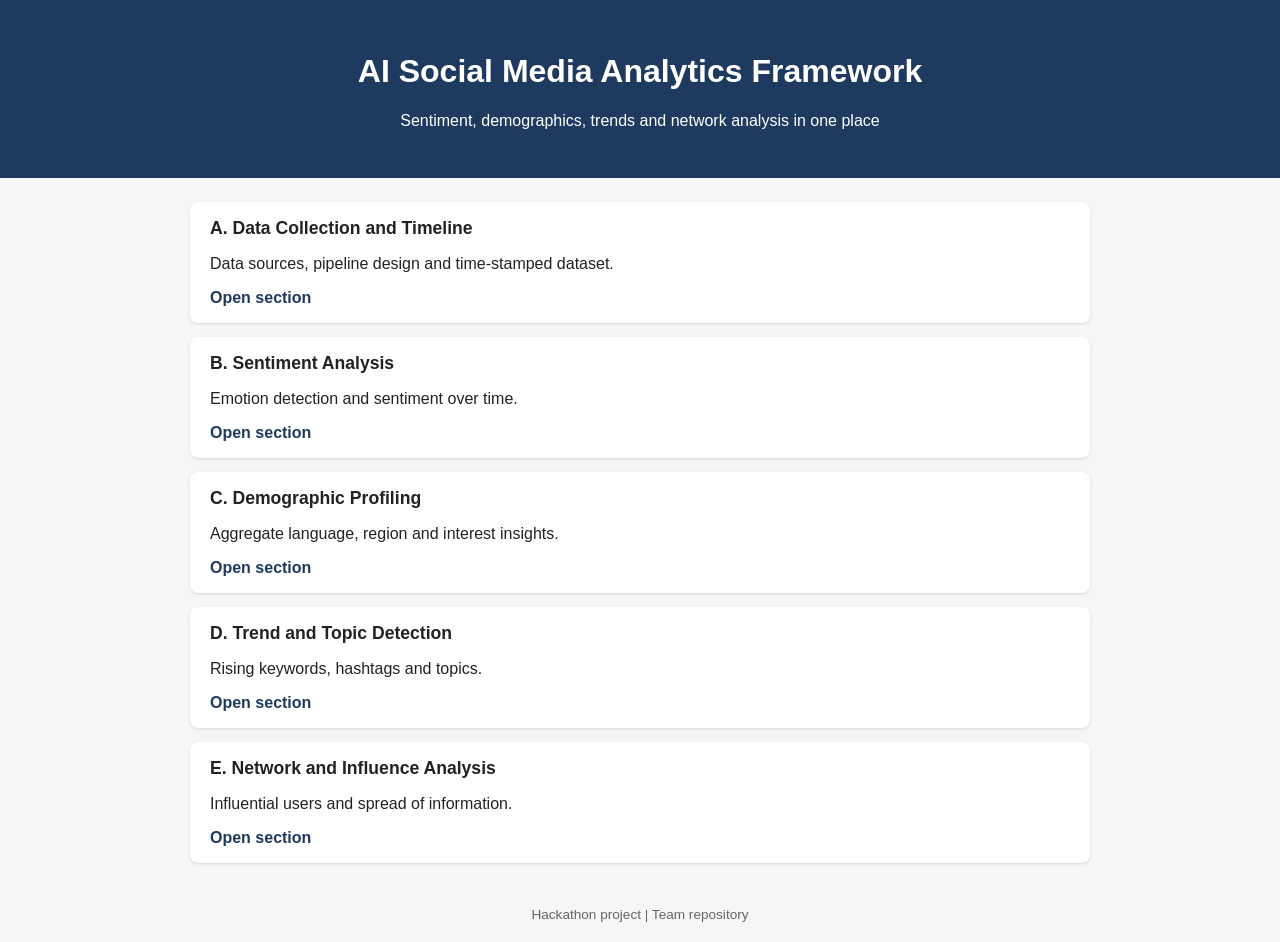
==== index.html @ fcbc8da7 "Initial Skeleton" ====
<!DOCTYPE html>
<html lang="en">
<head>
  <meta charset="UTF-8">
  <meta name="viewport" content="width=device-width, initial-scale=1">
  <title>AI Social Media Analytics Framework</title>
  <style>
    body { font-family: Arial, sans-serif; margin: 0; background: #f4f6f8; color: #222; }
    header { background: #1f3a5f; color: #fff; padding: 32px 20px; text-align: center; }
    main { max-width: 900px; margin: 24px auto; padding: 0 16px; }
    .card { background: #fff; border-radius: 8px; padding: 16px 20px; margin-bottom: 14px; box-shadow: 0 1px 3px rgba(0,0,0,.12); }
    .card h2 { margin: 0 0 6px; font-size: 1.1rem; }
    .card a { color: #1f3a5f; font-weight: bold; text-decoration: none; }
    footer { text-align: center; padding: 20px; font-size: .85rem; color: #666; }
  </style>
</head>
<body>
  <header>
    <h1>AI Social Media Analytics Framework</h1>
    <p>Sentiment, demographics, trends and network analysis in one place</p>
  </header>
  <main>
    <div class="card"><h2>A. Data Collection and Timeline</h2>
      <p>Data sources, pipeline design and time-stamped dataset.</p>
      <a href="sections/a-data-collection/index.html">Open section</a></div>
    <div class="card"><h2>B. Sentiment Analysis</h2>
      <p>Emotion detection and sentiment over time.</p>
      <a href="sections/b-sentiment/index.html">Open section</a></div>
    <div class="card"><h2>C. Demographic Profiling</h2>
      <p>Aggregate language, region and interest insights.</p>
      <a href="sections/c-demographics/index.html">Open section</a></div>
    <div class="card"><h2>D. Trend and Topic Detection</h2>
      <p>Rising keywords, hashtags and topics.</p>
      <a href="sections/d-trends/index.html">Open section</a></div>
    <div class="card"><h2>E. Network and Influence Analysis</h2>
      <p>Influential users and spread of information.</p>
      <a href="sections/e-network/index.html">Open section</a></div>
  </main>
  <footer>Hackathon project | Team repository</footer>
</body>
</html>
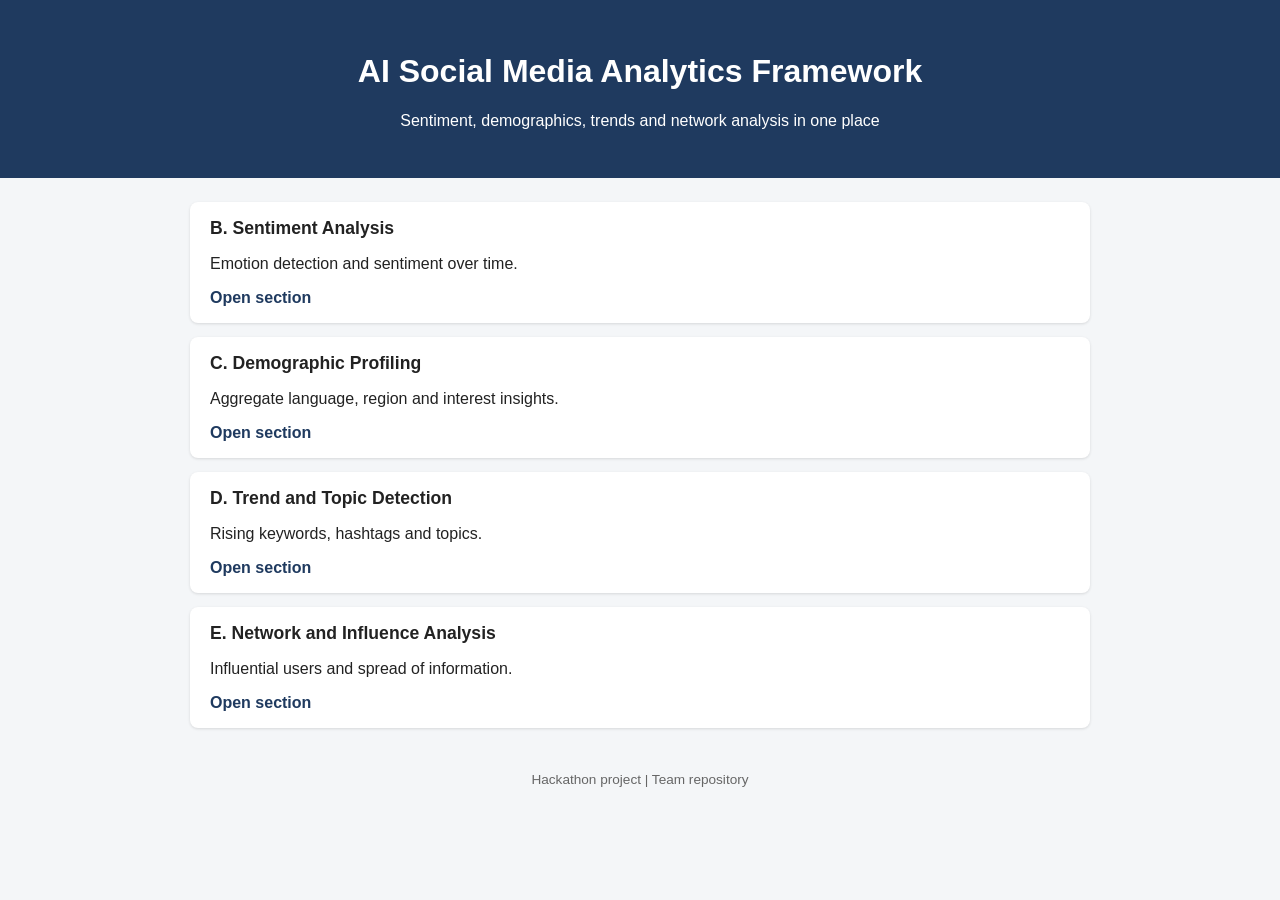
==== commit bfca60f3: "Update index.html" ====
--- a/index.html
+++ b/index.html
@@ -20,9 +20,6 @@
     <p>Sentiment, demographics, trends and network analysis in one place</p>
   </header>
   <main>
-    <div class="card"><h2>A. Data Collection and Timeline</h2>
-      <p>Data sources, pipeline design and time-stamped dataset.</p>
-      <a href="sections/a-data-collection/index.html">Open section</a></div>
     <div class="card"><h2>B. Sentiment Analysis</h2>
       <p>Emotion detection and sentiment over time.</p>
       <a href="sections/b-sentiment/index.html">Open section</a></div>
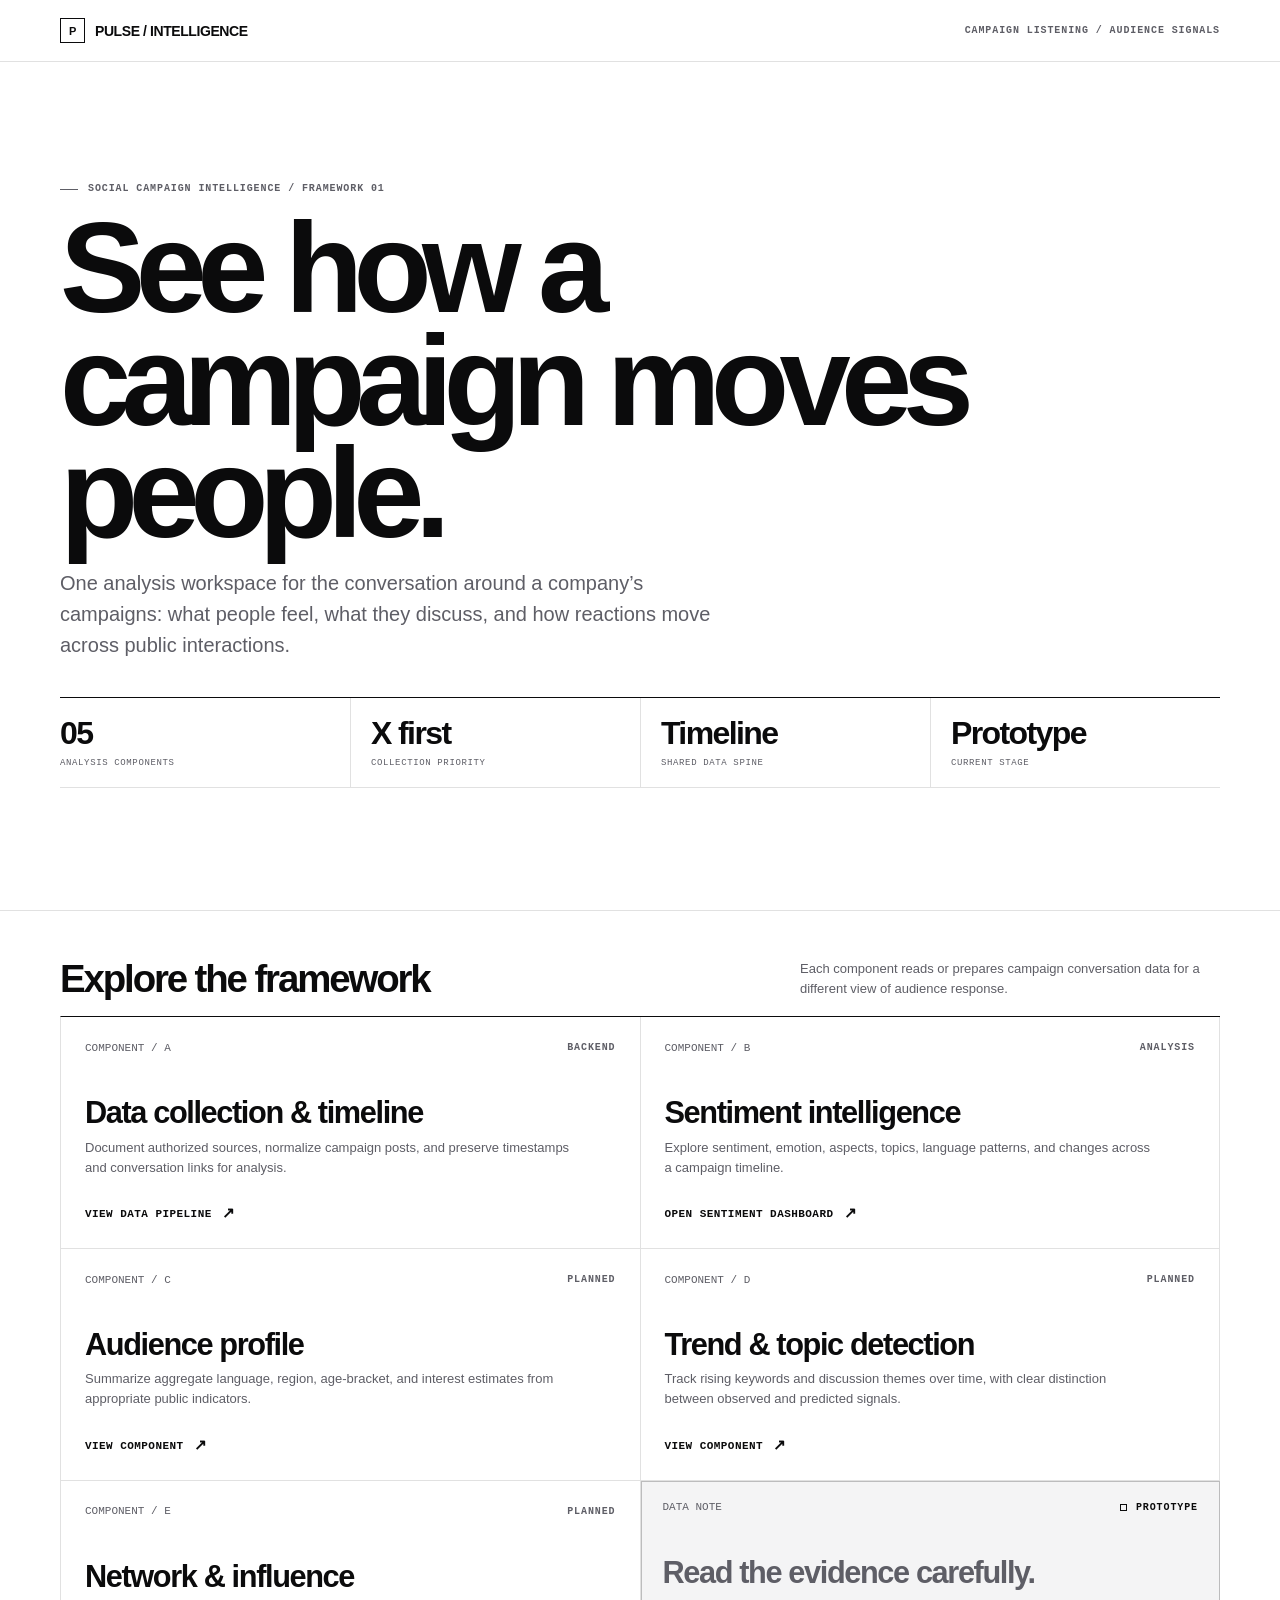
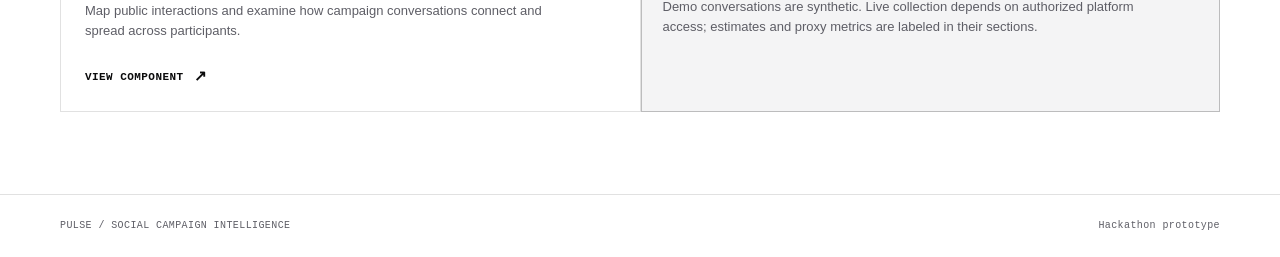
==== commit b665063d: "Design changes , and pushed new changes in the outputs by the sentiment analysis secto Compared with" ====
--- a/index.html
+++ b/index.html
@@ -1,38 +1,76 @@
-<!DOCTYPE html>
+<!doctype html>
 <html lang="en">
 <head>
-  <meta charset="UTF-8">
+  <meta charset="utf-8">
   <meta name="viewport" content="width=device-width, initial-scale=1">
-  <title>AI Social Media Analytics Framework</title>
-  <style>
-    body { font-family: Arial, sans-serif; margin: 0; background: #f4f6f8; color: #222; }
-    header { background: #1f3a5f; color: #fff; padding: 32px 20px; text-align: center; }
-    main { max-width: 900px; margin: 24px auto; padding: 0 16px; }
-    .card { background: #fff; border-radius: 8px; padding: 16px 20px; margin-bottom: 14px; box-shadow: 0 1px 3px rgba(0,0,0,.12); }
-    .card h2 { margin: 0 0 6px; font-size: 1.1rem; }
-    .card a { color: #1f3a5f; font-weight: bold; text-decoration: none; }
-    footer { text-align: center; padding: 20px; font-size: .85rem; color: #666; }
-  </style>
+  <meta name="description" content="A social campaign intelligence framework for understanding public campaign conversations.">
+  <title>Pulse | Social Campaign Intelligence</title>
+  <link rel="stylesheet" href="assets/css/site-theme.css">
 </head>
 <body>
-  <header>
-    <h1>AI Social Media Analytics Framework</h1>
-    <p>Sentiment, demographics, trends and network analysis in one place</p>
+  <nav class="site-nav" aria-label="Framework navigation">
+    <a class="site-brand" href="index.html"><span class="site-brand-mark" aria-hidden="true">P</span><span>PULSE / INTELLIGENCE</span></a>
+    <span class="site-nav-meta">Campaign listening / audience signals</span>
+  </nav>
+
+  <header class="site-hero">
+    <div class="site-wrap">
+      <div class="site-eyebrow">Social campaign intelligence / Framework 01</div>
+      <h1>See how a campaign moves people.</h1>
+      <p>One analysis workspace for the conversation around a company’s campaigns: what people feel, what they discuss, and how reactions move across public interactions.</p>
+      <div class="site-metrics" aria-label="Framework overview">
+        <div class="site-metric"><b>05</b><span>Analysis components</span></div>
+        <div class="site-metric"><b>X first</b><span>Collection priority</span></div>
+        <div class="site-metric"><b>Timeline</b><span>Shared data spine</span></div>
+        <div class="site-metric"><b>Prototype</b><span>Current stage</span></div>
+      </div>
+    </div>
   </header>
-  <main>
-    <div class="card"><h2>B. Sentiment Analysis</h2>
-      <p>Emotion detection and sentiment over time.</p>
-      <a href="sections/b-sentiment/index.html">Open section</a></div>
-    <div class="card"><h2>C. Demographic Profiling</h2>
-      <p>Aggregate language, region and interest insights.</p>
-      <a href="sections/c-demographics/index.html">Open section</a></div>
-    <div class="card"><h2>D. Trend and Topic Detection</h2>
-      <p>Rising keywords, hashtags and topics.</p>
-      <a href="sections/d-trends/index.html">Open section</a></div>
-    <div class="card"><h2>E. Network and Influence Analysis</h2>
-      <p>Influential users and spread of information.</p>
-      <a href="sections/e-network/index.html">Open section</a></div>
+
+  <main class="site-wrap site-main">
+    <div class="site-section-head">
+      <h2>Explore the framework</h2>
+      <p>Each component reads or prepares campaign conversation data for a different view of audience response.</p>
+    </div>
+    <section class="site-grid" aria-label="Project sections">
+      <article class="site-card">
+        <div class="site-card-top"><span class="site-card-index">COMPONENT / A</span><span class="site-kicker">Backend</span></div>
+        <h3>Data collection & timeline</h3>
+        <p>Document authorized sources, normalize campaign posts, and preserve timestamps and conversation links for analysis.</p>
+        <a class="site-card-link" href="sections/a-data-collection/index.html">View data pipeline</a>
+      </article>
+      <article class="site-card">
+        <div class="site-card-top"><span class="site-card-index">COMPONENT / B</span><span class="site-kicker">Analysis</span></div>
+        <h3>Sentiment intelligence</h3>
+        <p>Explore sentiment, emotion, aspects, topics, language patterns, and changes across a campaign timeline.</p>
+        <a class="site-card-link" href="sections/b-sentiment/index.html">Open sentiment dashboard</a>
+      </article>
+      <article class="site-card">
+        <div class="site-card-top"><span class="site-card-index">COMPONENT / C</span><span class="site-kicker">Planned</span></div>
+        <h3>Audience profile</h3>
+        <p>Summarize aggregate language, region, age-bracket, and interest estimates from appropriate public indicators.</p>
+        <a class="site-card-link" href="sections/c-demographics/index.html">View component</a>
+      </article>
+      <article class="site-card">
+        <div class="site-card-top"><span class="site-card-index">COMPONENT / D</span><span class="site-kicker">Planned</span></div>
+        <h3>Trend & topic detection</h3>
+        <p>Track rising keywords and discussion themes over time, with clear distinction between observed and predicted signals.</p>
+        <a class="site-card-link" href="sections/d-trends/index.html">View component</a>
+      </article>
+      <article class="site-card">
+        <div class="site-card-top"><span class="site-card-index">COMPONENT / E</span><span class="site-kicker">Planned</span></div>
+        <h3>Network & influence</h3>
+        <p>Map public interactions and examine how campaign conversations connect and spread across participants.</p>
+        <a class="site-card-link" href="sections/e-network/index.html">View component</a>
+      </article>
+      <aside class="site-card site-note">
+        <div class="site-card-top"><span class="site-card-index">DATA NOTE</span><span class="site-status-label">Prototype</span></div>
+        <h3>Read the evidence carefully.</h3>
+        <p>Demo conversations are synthetic. Live collection depends on authorized platform access; estimates and proxy metrics are labeled in their sections.</p>
+      </aside>
+    </section>
   </main>
-  <footer>Hackathon project | Team repository</footer>
+
+  <footer class="site-footer"><div class="site-wrap">PULSE / SOCIAL CAMPAIGN INTELLIGENCE <span style="float:right">Hackathon prototype</span></div></footer>
 </body>
 </html>
--- a/assets/css/site-theme.css
+++ b/assets/css/site-theme.css
@@ -0,0 +1,124 @@
+:root {
+  --site-ink: #0b0b0c;
+  --site-ink-soft: #1c1c1f;
+  --site-paper: #ffffff;
+  --site-canvas: #f4f4f5;
+  --site-muted: #5e5e66;
+  --site-muted-inverse: #a1a1aa;
+  --site-line: rgba(11, 11, 12, 0.12);
+  --site-line-strong: rgba(11, 11, 12, 0.24);
+  --site-sans: -apple-system, BlinkMacSystemFont, "Inter", "Helvetica Neue", "Segoe UI", Roboto, Arial, sans-serif;
+  --site-mono: ui-monospace, "SF Mono", "JetBrains Mono", Menlo, Consolas, monospace;
+  --site-positive: #267454;
+  --site-negative: #b44747;
+  --site-neutral: #77777e;
+}
+
+*, *::before, *::after { box-sizing: border-box; }
+html { scroll-behavior: smooth; }
+body { margin: 0; background: var(--site-paper); color: var(--site-ink); font-family: var(--site-sans); }
+a { color: inherit; text-underline-offset: 3px; }
+button, input, select { font: inherit; }
+button, a { -webkit-tap-highlight-color: transparent; }
+:focus-visible { outline: 2px solid currentColor; outline-offset: 3px; }
+
+.site-nav {
+  position: sticky; top: 0; z-index: 20; min-height: 62px; padding: 0 max(24px, calc((100vw - 1160px) / 2));
+  display: flex; align-items: center; justify-content: space-between; gap: 24px;
+  border-bottom: 1px solid var(--site-line); background: rgba(255,255,255,.94);
+}
+.site-brand { display: inline-flex; align-items: center; gap: 10px; color: var(--site-ink); font-size: 14px; font-weight: 650; letter-spacing: -.03em; text-decoration: none; }
+.site-brand-mark { width: 25px; height: 25px; display: inline-grid; place-items: center; border: 1px solid currentColor; font-size: 11px; }
+.site-nav-meta, .site-eyebrow, .site-kicker, .site-status-label {
+  font: 600 10px/1.4 var(--site-mono); letter-spacing: .09em; text-transform: uppercase; color: var(--site-muted);
+}
+.site-nav-meta { text-align: right; }
+.site-wrap { width: min(1160px, calc(100% - 48px)); margin-inline: auto; }
+.site-hero { padding: clamp(58px, 10vw, 120px) 0 58px; border-bottom: 1px solid var(--site-line); }
+.site-hero h1 { max-width: 950px; margin: 16px 0 18px; font-size: clamp(3.2rem, 10vw, 8rem); line-height: .88; letter-spacing: -.075em; font-weight: 600; }
+.site-hero p { max-width: 660px; margin: 0; color: var(--site-muted); font-size: clamp(1rem, 1.8vw, 1.25rem); line-height: 1.55; }
+.site-eyebrow { display: flex; align-items: center; gap: 10px; }
+.site-eyebrow::before { content: ""; width: 18px; border-top: 1px solid currentColor; }
+.site-main { padding: 48px 0 82px; }
+.site-section-head { display: flex; align-items: end; justify-content: space-between; gap: 24px; margin: 0 0 18px; }
+.site-section-head h2 { margin: 0; font-size: clamp(1.5rem, 3vw, 2.4rem); line-height: 1; letter-spacing: -.055em; font-weight: 550; }
+.site-section-head p { max-width: 420px; margin: 0; color: var(--site-muted); font-size: 13px; line-height: 1.5; }
+.site-grid { display: grid; grid-template-columns: repeat(2, minmax(0, 1fr)); border-top: 1px solid var(--site-ink); border-left: 1px solid var(--site-line); }
+.site-card { min-height: 230px; padding: 24px; border-right: 1px solid var(--site-line); border-bottom: 1px solid var(--site-line); background: var(--site-paper); display: flex; flex-direction: column; align-items: flex-start; transition: background 180ms ease; }
+.site-card:hover { background: var(--site-canvas); }
+.site-card-top { width: 100%; display: flex; align-items: center; justify-content: space-between; gap: 12px; }
+.site-card-index { color: var(--site-muted); font: 500 11px/1 var(--site-mono); }
+.site-card h3 { margin: 42px 0 8px; font-size: clamp(1.35rem, 2.4vw, 2rem); line-height: 1.05; letter-spacing: -.045em; font-weight: 550; }
+.site-card p { max-width: 38em; margin: 0; color: var(--site-muted); font-size: 13px; line-height: 1.55; }
+.site-card-link { display: inline-flex; align-items: center; gap: 10px; margin-top: auto; padding-top: 28px; font: 600 11px/1.2 var(--site-mono); letter-spacing: .04em; text-transform: uppercase; text-decoration: none; }
+.site-card-link::after { content: "↗"; font-size: 15px; transition: transform 180ms ease; }
+.site-card-link:hover::after { transform: translate(2px,-2px); }
+.site-metrics { display: grid; grid-template-columns: repeat(4, 1fr); margin: 36px 0 64px; border-top: 1px solid var(--site-ink); border-bottom: 1px solid var(--site-line); }
+.site-metric { padding: 17px 20px 18px 0; }
+.site-metric + .site-metric { padding-left: 20px; border-left: 1px solid var(--site-line); }
+.site-metric b { display: block; font-size: clamp(1.25rem, 2.6vw, 2rem); letter-spacing: -.05em; font-weight: 550; }
+.site-metric span { display: block; margin-top: 5px; color: var(--site-muted); font: 500 9px/1.4 var(--site-mono); letter-spacing: .07em; text-transform: uppercase; }
+.site-note { padding: 19px 21px; border: 1px solid var(--site-line-strong); background: var(--site-canvas); color: var(--site-muted); font-size: 13px; line-height: 1.55; }
+.site-note strong { color: var(--site-ink); }
+.site-page-head { padding: 52px 0 32px; border-bottom: 1px solid var(--site-line); }
+.site-page-head h1 { max-width: 900px; margin: 14px 0 10px; font-size: clamp(2.6rem, 7vw, 5.4rem); line-height: .94; letter-spacing: -.07em; font-weight: 580; }
+.site-page-head p { max-width: 690px; margin: 0; color: var(--site-muted); font-size: 16px; line-height: 1.55; }
+.site-back { display: inline-flex; gap: 8px; align-items: center; margin: 26px 0 0; font: 550 10px/1.3 var(--site-mono); text-transform: uppercase; letter-spacing: .06em; }
+.site-status { display: grid; grid-template-columns: 180px 1fr; gap: 20px; align-items: start; margin: 30px 0; padding: 20px 0; border-top: 1px solid var(--site-ink); border-bottom: 1px solid var(--site-line); }
+.site-status-label { display: flex; align-items: center; gap: 9px; color: var(--site-ink); }
+.site-status-label::before { content: ""; width: 7px; height: 7px; border: 1px solid currentColor; }
+.site-status p { max-width: 720px; margin: 0; color: var(--site-muted); font-size: 13px; line-height: 1.55; }
+.site-footer { padding: 24px 0; border-top: 1px solid var(--site-line); color: var(--site-muted); font: 10px/1.4 var(--site-mono); letter-spacing: .04em; }
+
+/* Apply the shared palette to the existing Section B analytics dashboard. */
+body.page-sentiment {
+  --ink: var(--site-ink); --muted: var(--site-muted); --line: #dedee1; --paper: var(--site-paper);
+  --canvas: var(--site-canvas); --navy: var(--site-ink); --blue: #27272a; --shadow: none;
+}
+body.page-sentiment .hero { background: var(--site-ink); }
+body.page-sentiment .hero h1 { max-width: 1000px; font-size: clamp(3rem, 7vw, 6rem); line-height: .92; letter-spacing: -.07em; font-weight: 600; }
+body.page-sentiment .brand-mark { border: 1px solid rgba(255,255,255,.55); border-radius: 0; background: transparent; }
+body.page-sentiment .kpi::after { display: none; }
+body.page-sentiment .kpi-icon, body.page-sentiment .label-pill, body.page-sentiment .emotion-chip,
+body.page-sentiment .stack, body.page-sentiment .file-icon { border-radius: 0; }
+body.page-sentiment .card { border-radius: 0; box-shadow: none; }
+body.page-sentiment .btn, body.page-sentiment .report-input, body.page-sentiment .filters select,
+body.page-sentiment .modelbar, body.page-sentiment .badge { border-radius: 0; }
+body.page-sentiment .badge { border: 1px solid var(--site-line); background: transparent; color: var(--site-muted); font-family: var(--site-mono); letter-spacing: .06em; }
+body.page-sentiment .btn-primary { background: var(--site-ink); border-color: var(--site-ink); }
+body.page-sentiment .btn-primary:hover { background: var(--site-ink-soft); }
+body.page-sentiment .panel, body.page-sentiment .kpi { border-color: var(--site-line); }
+
+/* Section A's existing backend documentation page. */
+body.page-collection { background: var(--site-paper); color: var(--site-ink); font-family: var(--site-sans); }
+body.page-collection main { width: min(1040px, calc(100% - 48px)); padding: 24px 0 64px; }
+body.page-collection header { padding: 42px 0 26px; }
+body.page-collection h1 { max-width: 900px; font-size: clamp(2.6rem, 7vw, 5.4rem); letter-spacing: -.07em; font-weight: 580; }
+body.page-collection h2 { font-size: 1.45rem; letter-spacing: -.04em; }
+body.page-collection .eyebrow, body.page-collection .tag { color: var(--site-muted); background: transparent; border: 1px solid var(--site-line-strong); border-radius: 0; font: 600 10px/1.4 var(--site-mono); letter-spacing: .08em; text-transform: uppercase; }
+body.page-collection .card, body.page-collection .flow { border-radius: 0; box-shadow: none; border-color: var(--site-line); background: var(--site-paper); }
+body.page-collection .notice { border-radius: 0; border-left-width: 2px; }
+body.page-collection code { border-radius: 0; }
+
+@media (max-width: 700px) {
+  .site-nav { min-height: 56px; padding: 0 18px; }
+  .site-nav-meta { max-width: 54%; font-size: 8px; }
+  .site-wrap { width: min(100% - 36px, 1160px); }
+  .site-hero { padding: 64px 0 40px; }
+  .site-main { padding: 34px 0 56px; }
+  .site-section-head { align-items: flex-start; flex-direction: column; }
+  .site-grid { grid-template-columns: 1fr; }
+  .site-card { min-height: 205px; padding: 20px; }
+  .site-card h3 { margin-top: 30px; }
+  .site-metrics { grid-template-columns: repeat(2, 1fr); margin: 28px 0 48px; }
+  .site-metric { padding: 14px 10px 14px 0; }
+  .site-metric + .site-metric { padding-left: 12px; }
+  .site-metric:nth-child(3) { padding-left: 0; border-left: 0; border-top: 1px solid var(--site-line); }
+  .site-metric:nth-child(4) { border-top: 1px solid var(--site-line); }
+  .site-page-head { padding-top: 35px; }
+  .site-status { grid-template-columns: 1fr; gap: 10px; }
+  body.page-collection main { width: calc(100% - 36px); }
+}
+@media (prefers-reduced-motion: reduce) {
+  *, *::before, *::after { scroll-behavior: auto !important; transition-duration: .01ms !important; animation-duration: .01ms !important; animation-iteration-count: 1 !important; }
+}
